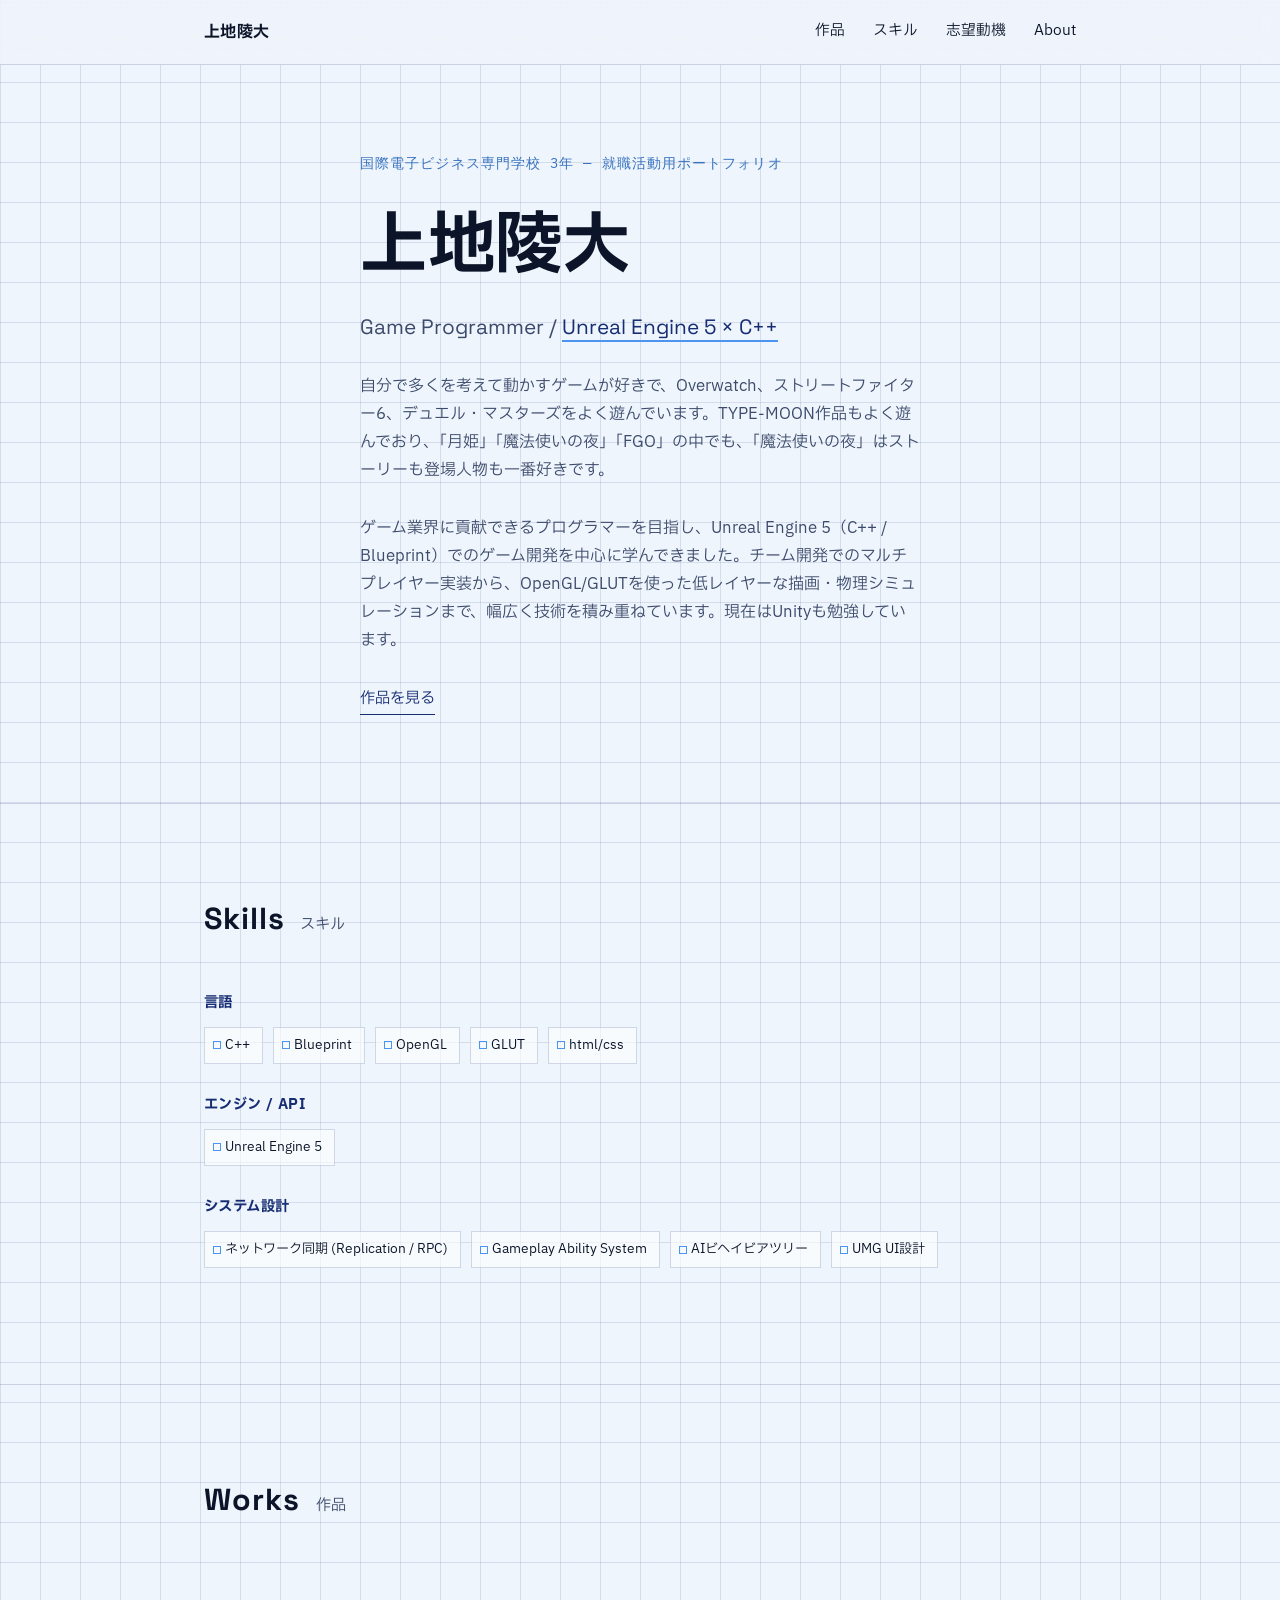
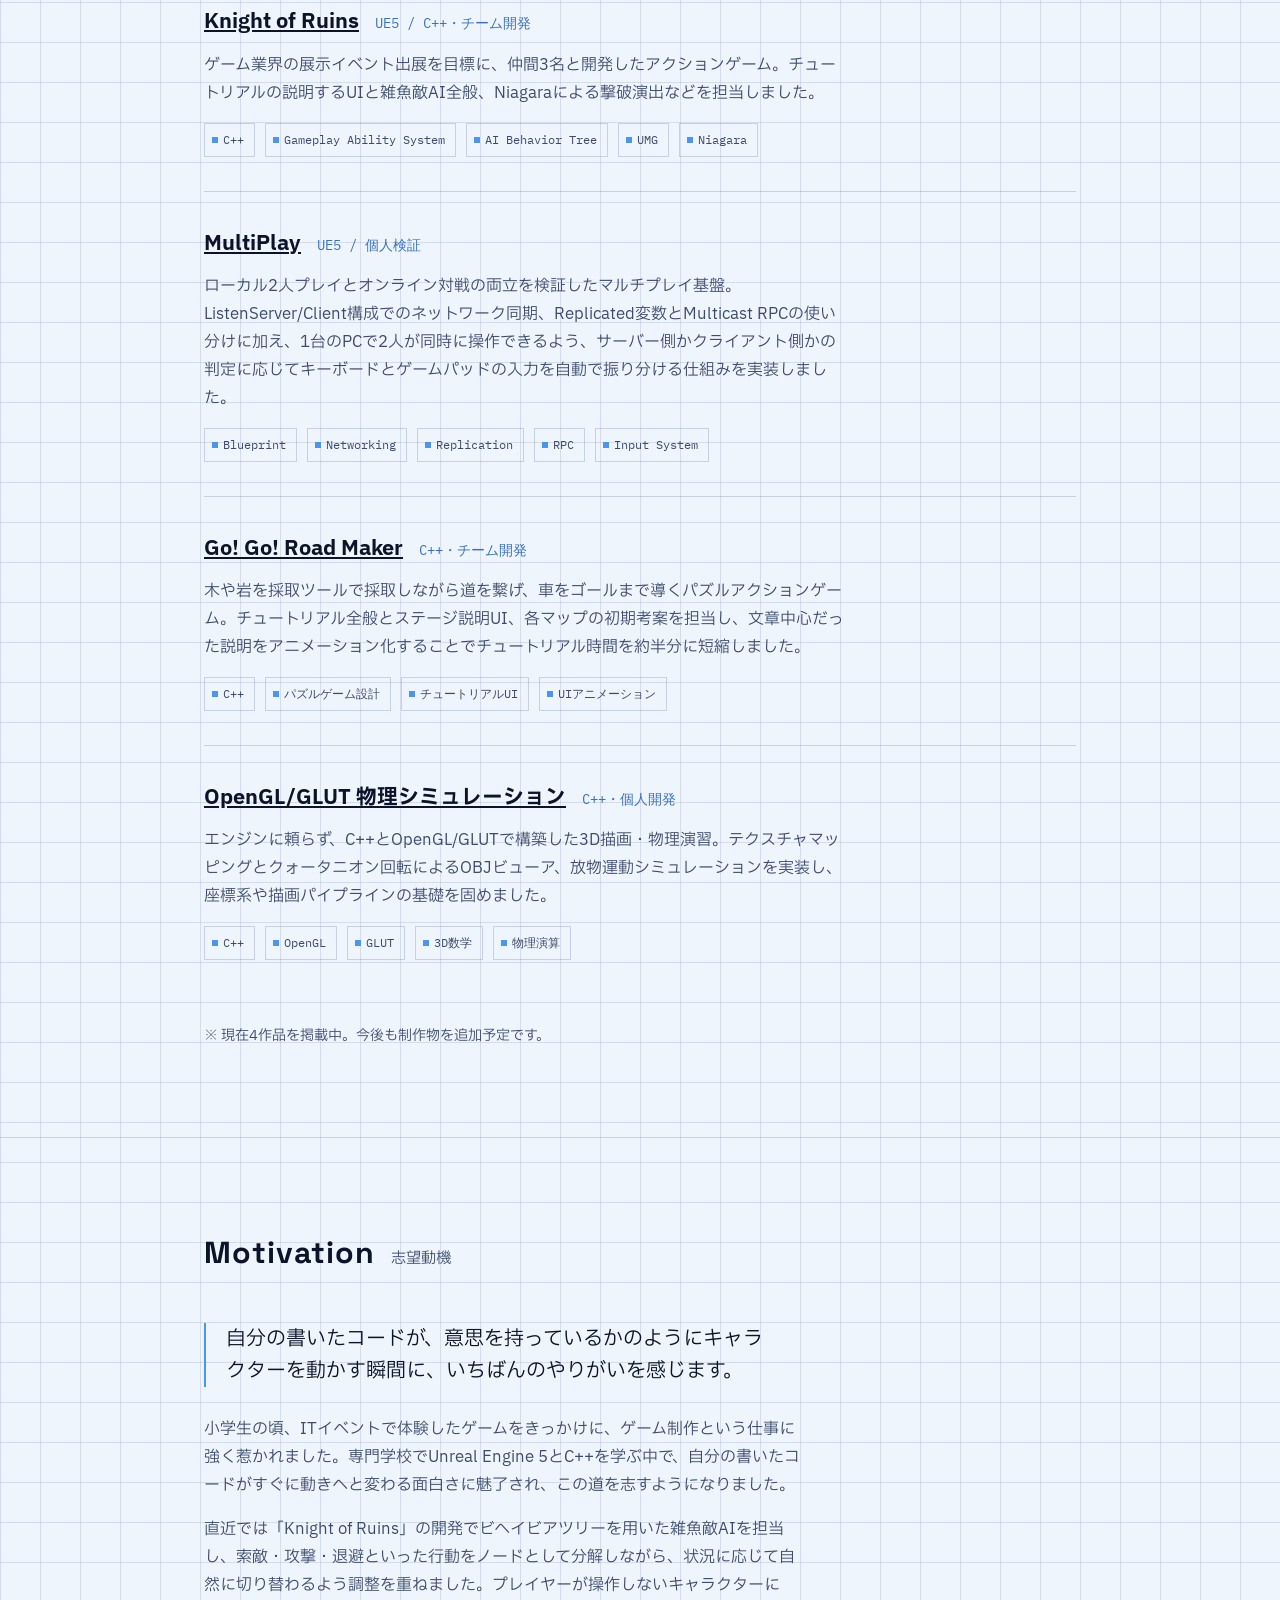
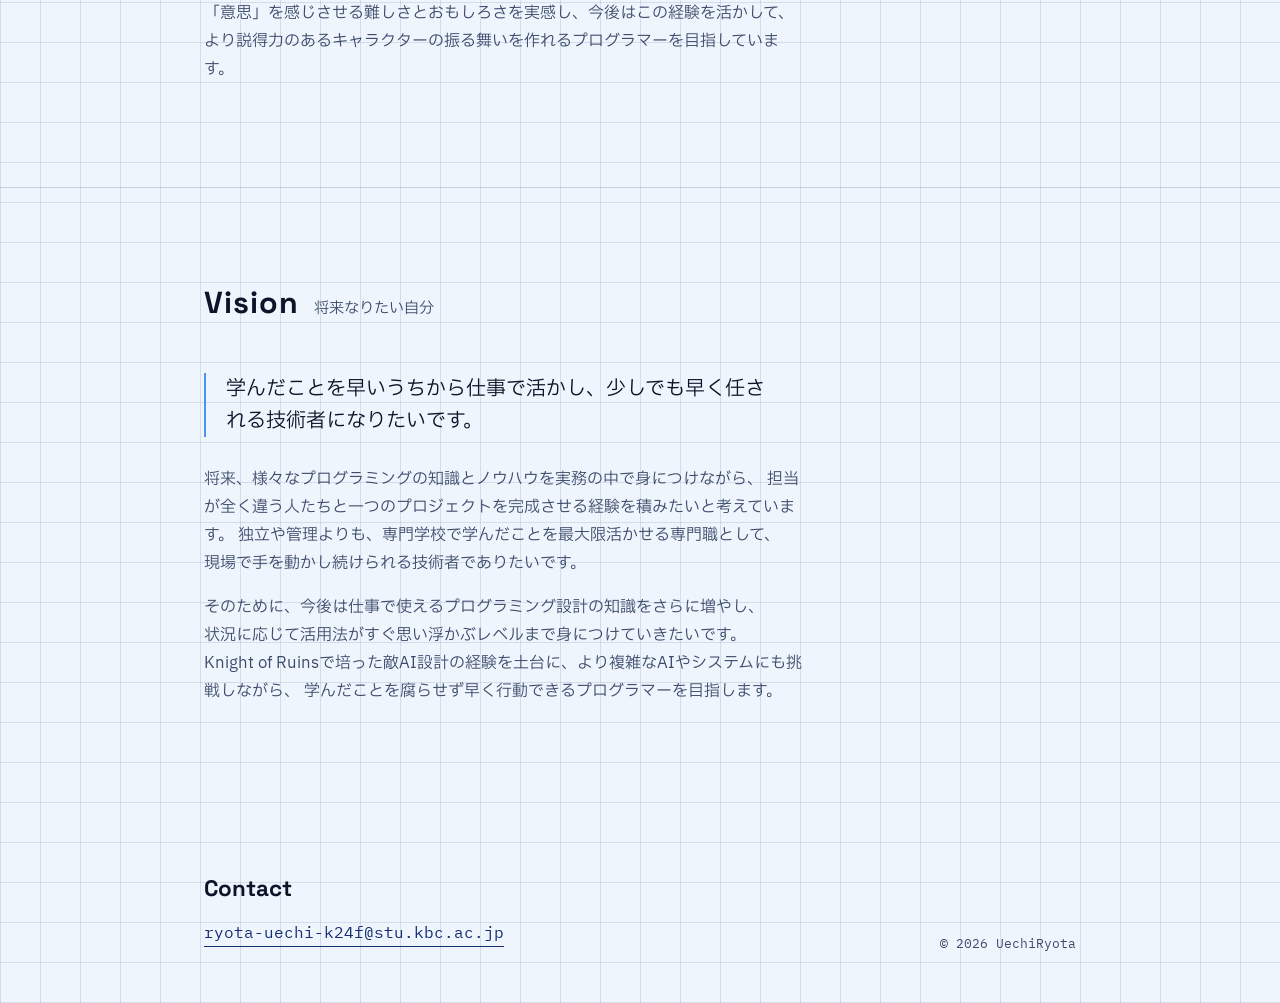
==== index.html @ 11b282d7 "Add files via upload" ====
<!DOCTYPE html>
<html lang="ja">
  <head>
    <meta charset="UTF-8">
    <meta name="viewport" content="width=device-width, initial-scale=1, viewport-fit=cover">
    <title>Hijiki — Game Programmer Portfolio</title>
    <link rel="preconnect" href="https://fonts.googleapis.com">
    <link rel="preconnect" href="https://fonts.gstatic.com" crossorigin>
    <link
      href="https://fonts.googleapis.com/css2?family=Space+Grotesk:wght@500;700&family=IBM+Plex+Sans+JP:wght@400;500;700&family=IBM+Plex+Mono:wght@400;500&display=swap"
      rel="stylesheet">
    <link rel="stylesheet" href="UechiRyota_Portfolio/css/Work_01.css">
  </head>
  <body>
    <header>
      <div class="wrap">
        <span class="mark disp">上地陵大</span>
        <nav>
          <a href="#works">作品</a>
          <a href="#skills">スキル</a>
          <a href="#motivation">志望動機</a>
          <a href="#about">About</a>
        </nav>
      </div>
    </header>
    <main>
      <section class="hero">
        <div class="wrap">
          <p class="eyebrow disp mono">国際電子ビジネス専門学校 3年 — 就職活動用ポートフォリオ</p>
          <h1 class="disp">上地陵大</h1>
          <p class="role disp">Game Programmer / <em>Unreal Engine 5 × C++</em></p>
                  <p class="pitch">自分で多くを考えて動かすゲームが好きで、Overwatch、ストリートファイター6、デュエル・マスターズをよく遊んでいます。TYPE-MOON作品もよく遊んでおり、「月姫」「魔法使いの夜」「FGO」の中でも、「魔法使いの夜」はストーリーも登場人物も一番好きです。</p>
          <p class="pitch">ゲーム業界に貢献できるプログラマーを目指し、Unreal Engine 5（C++ / Blueprint）でのゲーム開発を中心に学んできました。チーム開発でのマルチプレイヤー実装から、OpenGL/GLUTを使った低レイヤーな描画・物理シミュレーションまで、幅広く技術を積み重ねています。現在はUnityも勉強しています。</p>
          <a class="goto" href="#works">作品を見る</a>
        </div>
      </section>
      <section id="skills">
        <div class="wrap">
          <div class="sec-head">
            <h2 class="disp">Skills</h2>
            <span>スキル</span>
          </div>
          <div class="skill-group">
            <h3>言語</h3>
            <ul>
              <li>C++</li>
              <li>Blueprint</li>
              <li>OpenGL</li>
              <li>GLUT</li>
              <li>html/css</li>
            </ul>
          </div>
          <div class="skill-group">
            <h3>エンジン / API</h3>
            <ul>
              <li>Unreal Engine 5</li>
            </ul>
          </div>
          <div class="skill-group">
            <h3>システム設計</h3>
            <ul>
              <li>ネットワーク同期 (Replication / RPC)</li>
              <li>Gameplay Ability System</li>
              <li>AIビヘイビアツリー</li>
              <li>UMG UI設計</li>
            </ul>
          </div>
        </div>
      </section>
      <section id="works">
        <div class="wrap">
          <div class="sec-head">
            <h2 class="disp">Works</h2>
            <span>作品</span>
          </div>
          <article class="work">
            <div class="work-head">
              <h3 class="work-title">
                <a class="goto has-preview" href="UechiRyota_Portfolio/Portfolio/UechiRyota_Knight-of-Ruins_Portfolio/site/work_01.html">
                  Knight of Ruins <img class="preview-img" src="UechiRyota_Portfolio/images/work_01/KnightoFRuins.png" alt="">
                </a>
              </h3>
              <span class="work-role mono">UE5 / C++・チーム開発</span>
            </div>
            <p class="work-desc">
              ゲーム業界の展示イベント出展を目標に、仲間3名と開発したアクションゲーム。チュートリアルの説明するUIと雑魚敵AI全般、Niagaraによる撃破演出などを担当しました。</p>
            <ul class="tags mono">
              <li>C++</li>
              <li>Gameplay Ability System</li>
              <li>AI Behavior Tree</li>
              <li>UMG</li>
              <li>Niagara</li>
            </ul>
          </article>
          <article class="work">
            <div class="work-head">
              <h3 class="work-title">
                <a class="goto has-preview" href="UechiRyota_Portfolio/Portfolio/MultiPlay/site/work_01.html">
                  MultiPlay <img class="preview-img" src="UechiRyota_Portfolio/images/work_01/MultiPlay.png" alt="">
                </a>
              </h3>
              <span class="work-role mono">UE5 / 個人検証</span>
            </div>
          <p class="work-desc"> ローカル2人プレイとオンライン対戦の両立を検証したマルチプレイ基盤。ListenServer/Client構成でのネットワーク同期、Replicated変数とMulticast
            RPCの使い分けに加え、1台のPCで2人が同時に操作できるよう、サーバー側かクライアント側かの判定に応じてキーボードとゲームパッドの入力を自動で振り分ける仕組みを実装しました。</p>
            <ul class="tags mono">
              <li>Blueprint</li>
              <li>Networking</li>
              <li>Replication</li>
              <li>RPC</li>
              <li>Input System</li>
            </ul>
          </article>
          <article class="work">
            <div class="work-head">
              <h3 class="work-title">
                <a class="goto has-preview" href="UechiRyota_Portfolio/Portfolio/Uechi Ryota_GoGoRoadMaker_Portfolio/Uechi Ryota_Portfolio/site/work_01.html">
                  Go! Go! Road Maker <img class="preview-img" src="UechiRyota_Portfolio/images/work_01/InGame_image.png" alt="">
                </a>
              </h3>
              <span class="work-role mono">C++・チーム開発</span>
            </div>
            <p class="work-desc">
              木や岩を採取ツールで採取しながら道を繋げ、車をゴールまで導くパズルアクションゲーム。チュートリアル全般とステージ説明UI、各マップの初期考案を担当し、文章中心だった説明をアニメーション化することでチュートリアル時間を約半分に短縮しました。</p>
            <ul class="tags mono">
              <li>C++</li>
              <li>パズルゲーム設計</li>
              <li>チュートリアルUI</li>
              <li>UIアニメーション</li>
            </ul>
          </article>
          <article class="work">
            <div class="work-head">
              <h3 class="work-title">
                <a class="goto has-preview" href="UechiRyota_Portfolio/Portfolio/OpenGL/site/work_01.html">
                  OpenGL/GLUT 物理シミュレーション <img class="preview-img" src="UechiRyota_Portfolio/images/work_01/op_dice.png" alt="">
                </a>
              </h3>
              <span class="work-role mono">C++・個人開発</span>
            </div>
            <p class="work-desc">
              エンジンに頼らず、C++とOpenGL/GLUTで構築した3D描画・物理演習。テクスチャマッピングとクォータニオン回転によるOBJビューア、放物運動シミュレーションを実装し、座標系や描画パイプラインの基礎を固めました。
            </p>
            <ul class="tags mono">
              <li>C++</li>
              <li>OpenGL</li>
              <li>GLUT</li>
              <li>3D数学</li>
              <li>物理演算</li>
            </ul>
          </article>
          <p class="note">※ 現在4作品を掲載中。今後も制作物を追加予定です。</p>
        </div>
      </section>
      <section id="motivation">
        <div class="wrap motivation">
          <div class="sec-head">
            <h2 class="disp">Motivation</h2>
            <span>志望動機</span>
          </div>
          <p class="lead">自分の書いたコードが、意思を持っているかのようにキャラクターを動かす瞬間に、いちばんのやりがいを感じます。</p>
          <p>
            小学生の頃、ITイベントで体験したゲームをきっかけに、ゲーム制作という仕事に強く惹かれました。専門学校でUnreal
            Engine 5とC++を学ぶ中で、自分の書いたコードがすぐに動きへと変わる面白さに魅了され、この道を志すようになりました。
          </p>
          <p>
            直近では「Knight of Ruins」の開発でビヘイビアツリーを用いた雑魚敵AIを担当し、索敵・攻撃・退避といった行動をノードとして分解しながら、状況に応じて自然に切り替わるよう調整を重ねました。プレイヤーが操作しないキャラクターに「意思」を感じさせる難しさとおもしろさを実感し、今後はこの経験を活かして、より説得力のあるキャラクターの振る舞いを作れるプログラマーを目指しています。
          </p>
        </div>
      </section>
     <section id="vision">
  <div class="wrap motivation">
    <div class="sec-head">
      <h2 class="disp">Vision</h2>
      <span>将来なりたい自分</span>
    </div>
    <p class="lead">学んだことを早いうちから仕事で活かし、少しでも早く任される技術者になりたいです。</p>
    <p>
      将来、様々なプログラミングの知識とノウハウを実務の中で身につけながら、
      担当が全く違う人たちと一つのプロジェクトを完成させる経験を積みたいと考えています。
      独立や管理よりも、専門学校で学んだことを最大限活かせる専門職として、
      <br>現場で手を動かし続けられる技術者でありたいです。
    </p>
    <p>
      そのために、今後は仕事で使えるプログラミング設計の知識をさらに増やし、
      <br>状況に応じて活用法がすぐ思い浮かぶレベルまで身につけていきたいです。
      <br>Knight of Ruinsで培った敵AI設計の経験を土台に、より複雑なAIやシステムにも挑戦しながら、
      学んだことを腐らせず早く行動できるプログラマーを目指します。
    </p>
  </div>
</section>
    </main>
    <footer>
      <div class="wrap">
        <div>
          <h2 class="disp">Contact</h2>
          <a class="contact-link mono" href="mailto:ryota-uechi-k24f@stu.kbc.ac.jp">ryota-uechi-k24f@stu.kbc.ac.jp</a>
        </div>
        <p class="copy mono">© 2026 UechiRyota</p>
      </div>
    </footer>
  </body>
</html>
---- UechiRyota_Portfolio/css/Work_01.css ----
:root{
  color-scheme: light dark;
  --bg:#EFF5FC; --bg-line: rgba(22,45,115,0.12); --panel:#FFFFFF;
  --ink:#0B1428; --ink-soft:#3C4B6B; --accent:#3973BF; --accent-strong:#162D73;
  --accent-bright:#4B94F2; --accent-pale:#3973BF; --divider: rgba(22,45,115,0.18);
  box-sizing:border-box;
  padding-top: env(safe-area-inset-top, 0px);
  padding-bottom: env(safe-area-inset-bottom, 0px);
}
@media (prefers-color-scheme: dark){
  :root:not([data-theme="light"]){
    --bg:#0B1428; --bg-line: rgba(145,197,242,0.10); --panel:#101F45;
    --ink:#EAF2FB; --ink-soft:#A9C3E8; --accent:#91C5F2; --accent-strong:#4B94F2;
    --accent-bright:#4B94F2; --accent-pale:#3973BF; --divider: rgba(145,197,242,0.18);
  }
}
:root[data-theme="dark"]{
  --bg:#0B1428; --bg-line: rgba(145,197,242,0.10); --panel:#101F45;
  --ink:#EAF2FB; --ink-soft:#A9C3E8; --accent:#91C5F2; --accent-strong:#4B94F2;
  --accent-bright:#4B94F2; --accent-pale:#3973BF; --divider: rgba(145,197,242,0.18);
}
*{margin:0;padding:0;box-sizing:inherit;}
html{scroll-behavior:smooth; scroll-padding-top: calc(64px + env(safe-area-inset-top, 0px));}
body{
  background-color: var(--bg);
  background-image:
    repeating-linear-gradient(0deg, var(--bg-line) 0 1px, transparent 1px 40px),
    repeating-linear-gradient(90deg, var(--bg-line) 0 1px, transparent 1px 40px);
  color: var(--ink);
  font-family: 'IBM Plex Sans JP', 'Hiragino Sans', sans-serif;
  line-height:1.75;
  -webkit-font-smoothing: antialiased;
}
a{color:inherit;}
.disp{font-family:'Space Grotesk','IBM Plex Sans JP',sans-serif;}
.mono{font-family:'IBM Plex Mono',monospace;}
.wrap{max-width:920px;margin:0 auto;padding:0 24px;}

header{
  position:fixed; top:0; left:0; right:0; z-index:10;
  padding-top: env(safe-area-inset-top, 0px);
  background: color-mix(in srgb, var(--bg) 82%, transparent);
  backdrop-filter: blur(8px);
  border-bottom:1px solid var(--divider);
}
header .wrap{display:flex; align-items:center; justify-content:space-between; height:64px;}
.mark{font-weight:700; letter-spacing:.02em;}
nav{display:flex; gap:28px; font-size:.92rem;}
nav a{text-decoration:none; border-bottom:1px solid transparent; padding-bottom:2px;}
nav a:hover, nav a:focus-visible{border-color: var(--accent-bright);}

main{padding-top:64px;}

.hero{min-height:78vh; display:flex; align-items:center;}
.hero .eyebrow{color:var(--accent); font-size:.85rem; letter-spacing:.08em;}
.hero h1{font-size:clamp(2.4rem,7vw,4.2rem); font-weight:700; margin:10px 0 6px; letter-spacing:.01em;}
.hero .role{font-size:clamp(1rem,2.4vw,1.3rem); color:var(--ink-soft); margin-bottom:26px;}
.hero .role em{font-style:normal; color:var(--accent-strong); border-bottom:2px solid var(--accent-bright);}
.hero p.pitch{max-width:56ch; color:var(--ink-soft); margin-bottom:30px;}
.hero .goto{display:inline-block; font-size:.95rem; text-decoration:none; color:var(--accent-strong); border-bottom:1px solid var(--accent-strong); padding-bottom:2px;}

section{padding:88px 0;}
section + section{border-top:1px solid var(--divider);}
.sec-head{display:flex; align-items:baseline; gap:16px; margin-bottom:44px;}
.sec-head h2{font-size:1.9rem; letter-spacing:.03em;}
.sec-head span{color:var(--ink-soft); font-size:.95rem;}

.work{padding:34px 0; border-top:1px solid var(--divider);}
.work:first-of-type{border-top:none;}
.work-head{display:flex; flex-wrap:wrap; align-items:baseline; gap:10px 16px; margin-bottom:10px;}
.work-title{font-size:1.3rem; font-weight:700;}
.work-role{color:var(--accent); font-size:.85rem;}
.work-desc{color:var(--ink-soft); max-width:64ch; margin-bottom:16px;}
.tags{list-style:none; display:flex; flex-wrap:wrap; gap:10px;}
.tags li{
  font-size:.78rem; padding:5px 10px 5px 18px; position:relative;
  border:1px solid var(--divider); color:var(--ink-soft);
}
.tags li::before{
  content:""; position:absolute; left:7px; top:50%; transform:translateY(-50%);
  width:6px; height:6px; background:var(--accent-bright);
}
.note{margin-top:30px; color:var(--ink-soft); font-size:.88rem;}

.skill-group{margin-bottom:28px;}
.skill-group h3{font-size:.9rem; color:var(--accent-strong); margin-bottom:12px; letter-spacing:.03em;}
.skill-group ul{list-style:none; display:flex; flex-wrap:wrap; gap:10px;}
.skill-group li{
  font-size:.82rem; padding:6px 12px 6px 20px; position:relative;
  border:1px solid var(--divider); background: color-mix(in srgb, var(--panel) 60%, transparent);
}
.skill-group li::before{
  content:""; position:absolute; left:8px; top:50%; transform:translateY(-50%);
  width:6px; height:6px; border:1.5px solid var(--accent-bright); background:transparent;
}

.about p{max-width:58ch; color:var(--ink-soft); margin-bottom:16px;}
.about strong{color:var(--ink); font-weight:700;}

.motivation .lead{
  max-width:44ch; font-size:1.25rem; line-height:1.6; color:var(--ink);
  border-left:2px solid var(--accent-bright); padding-left:20px; margin-bottom:28px;
}
.motivation p:not(.lead){max-width:60ch; color:var(--ink-soft); margin-bottom:16px;}

footer{padding:60px 0 calc(48px + env(safe-area-inset-bottom, 0px));}
footer .wrap{display:flex; flex-wrap:wrap; justify-content:space-between; gap:16px; align-items:flex-end;}
footer h2{font-size:1.4rem; margin-bottom:10px;}
footer a.contact-link{display:block; color:var(--accent-strong); text-decoration:none; border-bottom:1px solid var(--accent-strong); width:fit-content; margin-bottom:8px;}
footer .copy{color:var(--ink-soft); font-size:.8rem;}

.has-preview{ position:relative; }
.preview-img{
  position:absolute;
  right:calc(100% + 10px); top:50%;
  transform:translateY(-50%) translateX(4px);
  width:220px; height:auto;
  border:1px solid var(--divider);
  box-shadow:0 8px 24px rgba(11,20,40,.25);
  opacity:0; visibility:hidden;
  transition:opacity .15s ease, transform .15s ease;
  pointer-events:none;
  z-index:5;
}
.has-preview:hover .preview-img,
.has-preview:focus-visible .preview-img{
  opacity:1; visibility:visible;
  transform:translateY(-50%) translateX(0);
}

@media (max-width:640px){
  nav{gap:16px; font-size:.82rem;}
  section{padding:64px 0;}
  .work-head{flex-direction:column; gap:4px;}
}
@media (prefers-reduced-motion: reduce){ html{scroll-behavior:auto;} }
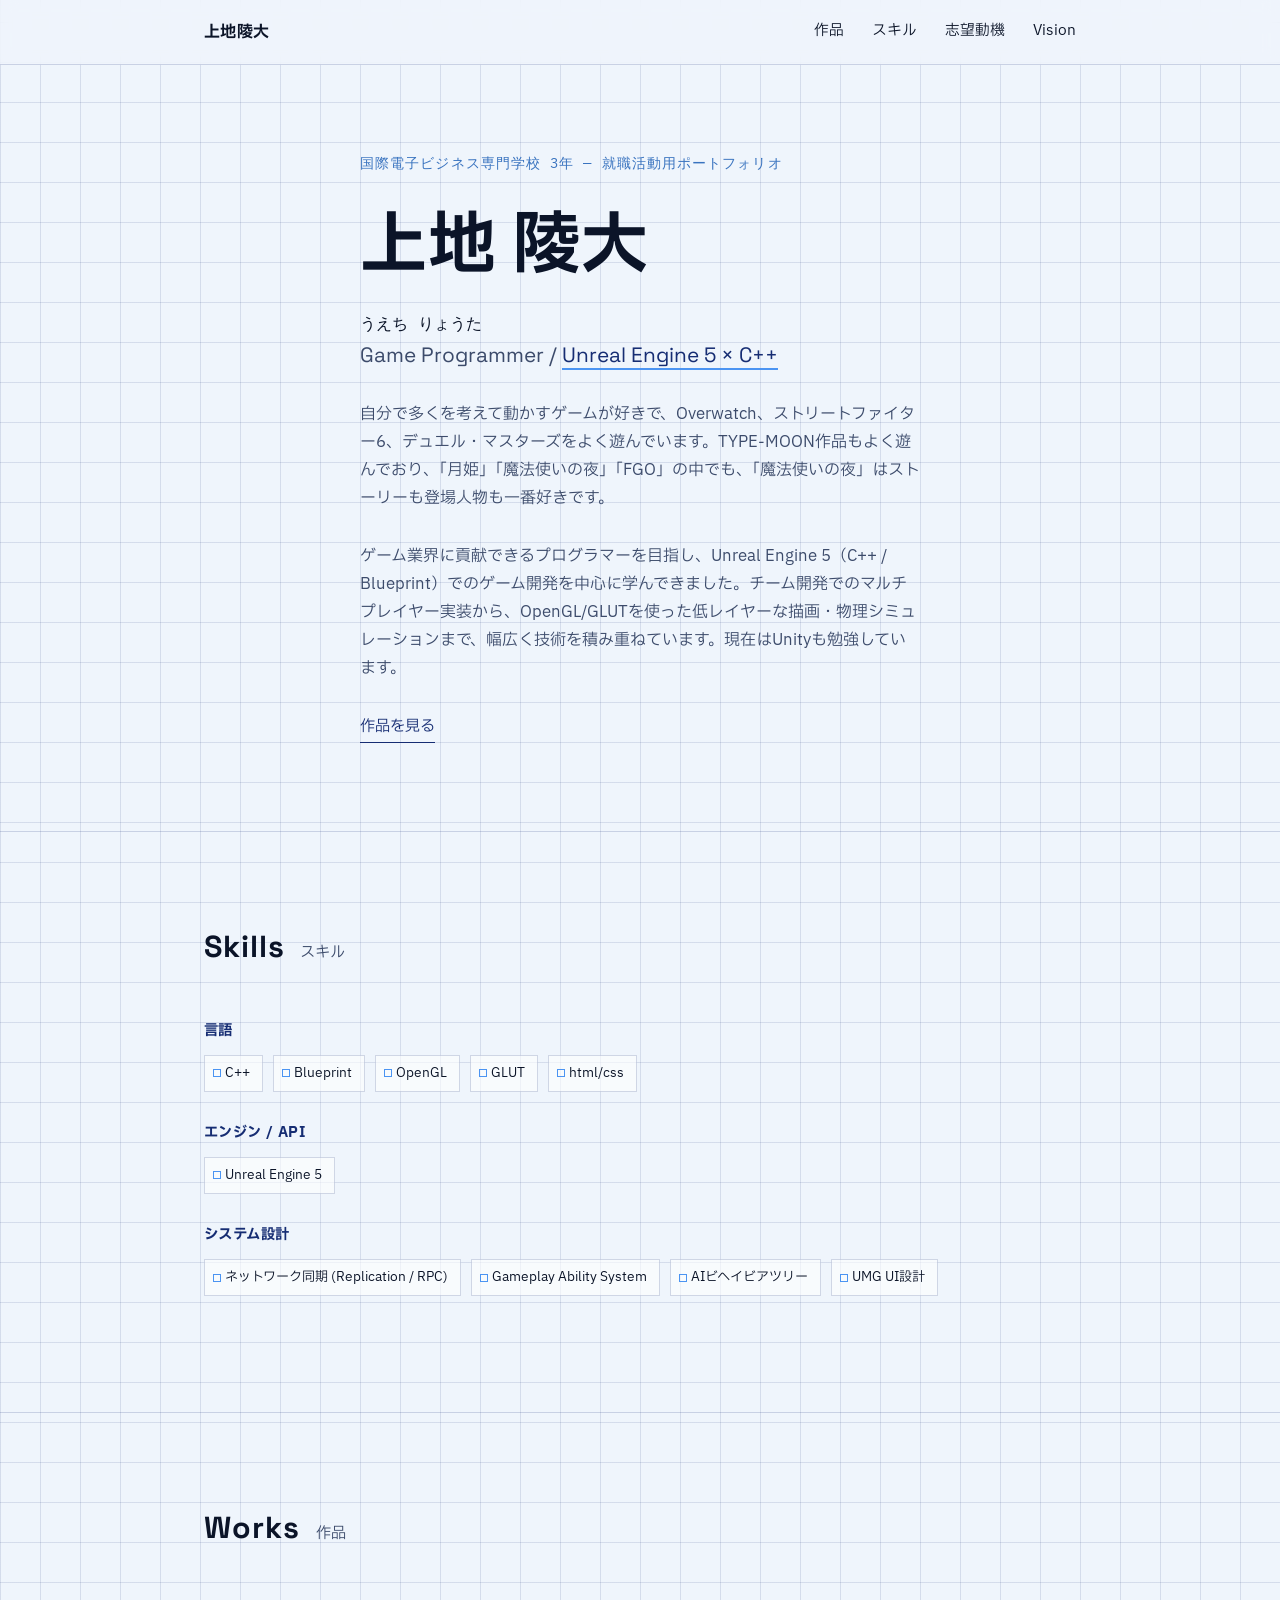
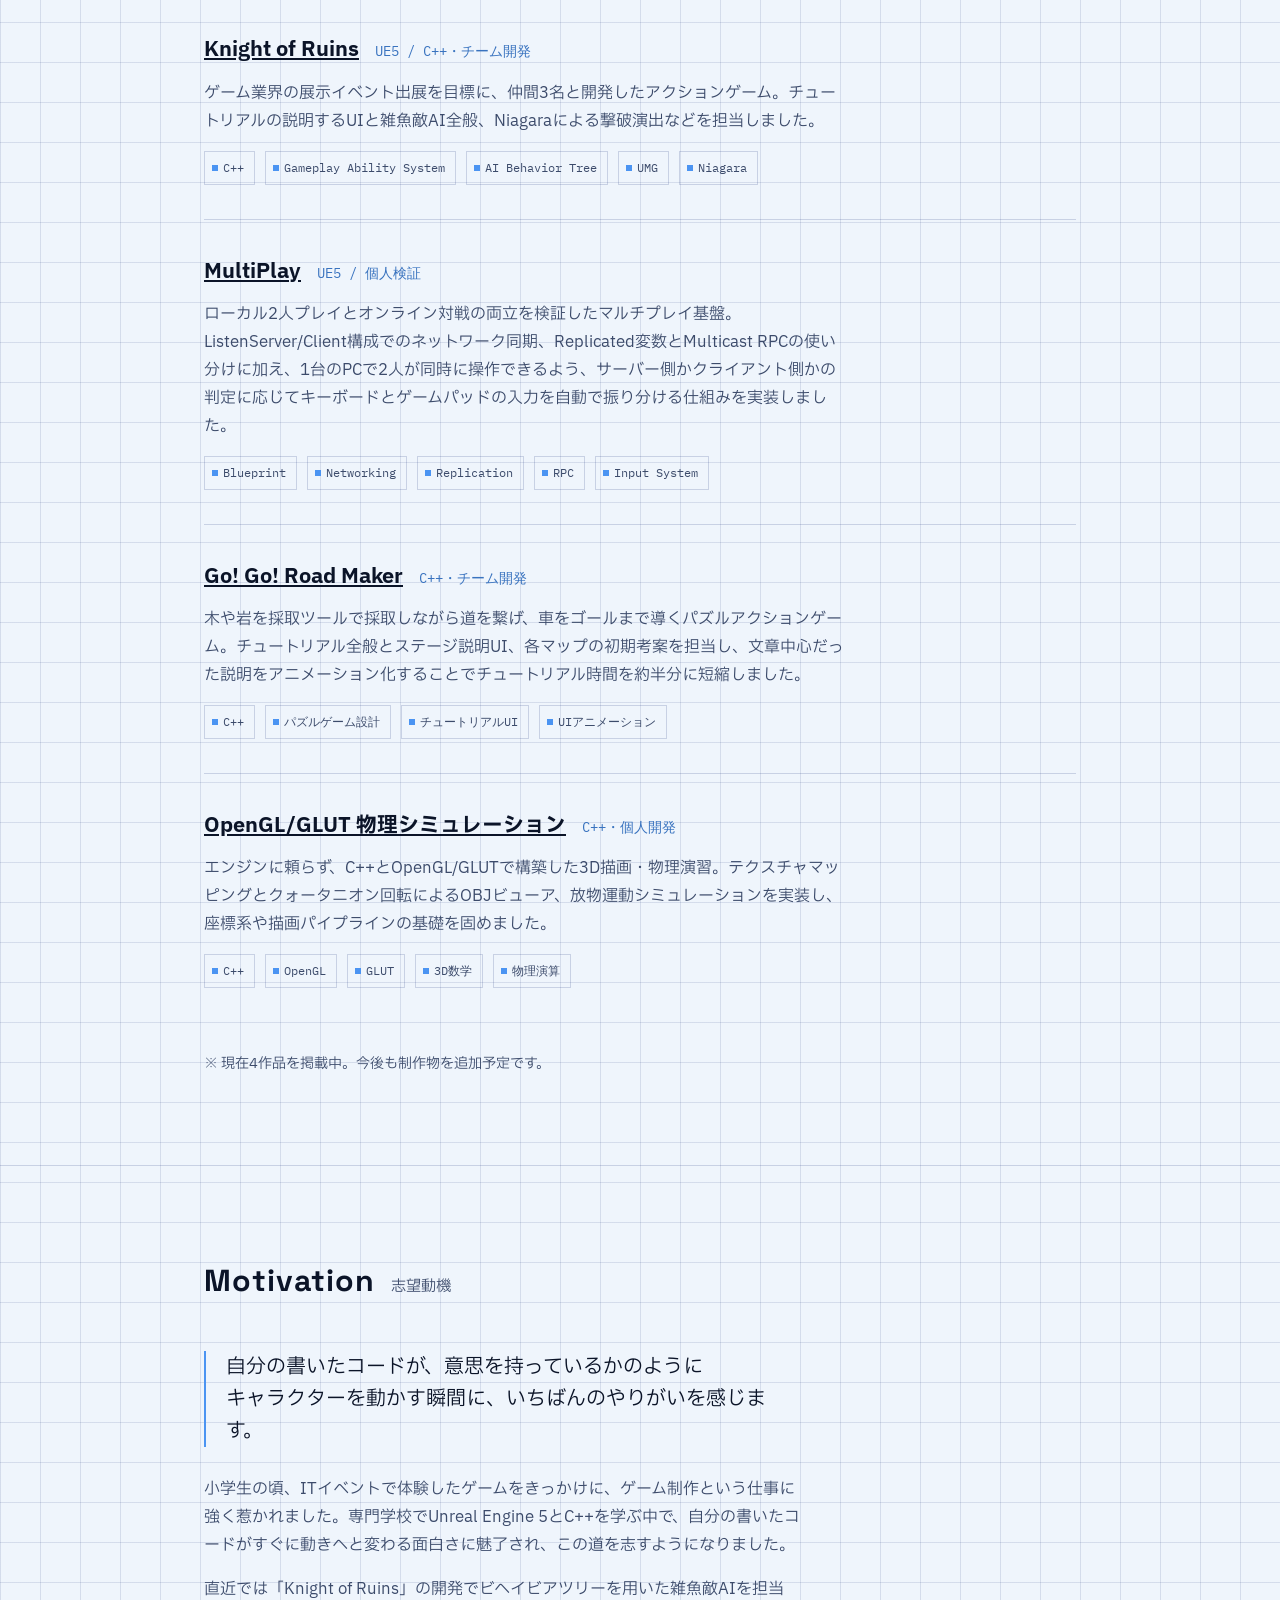
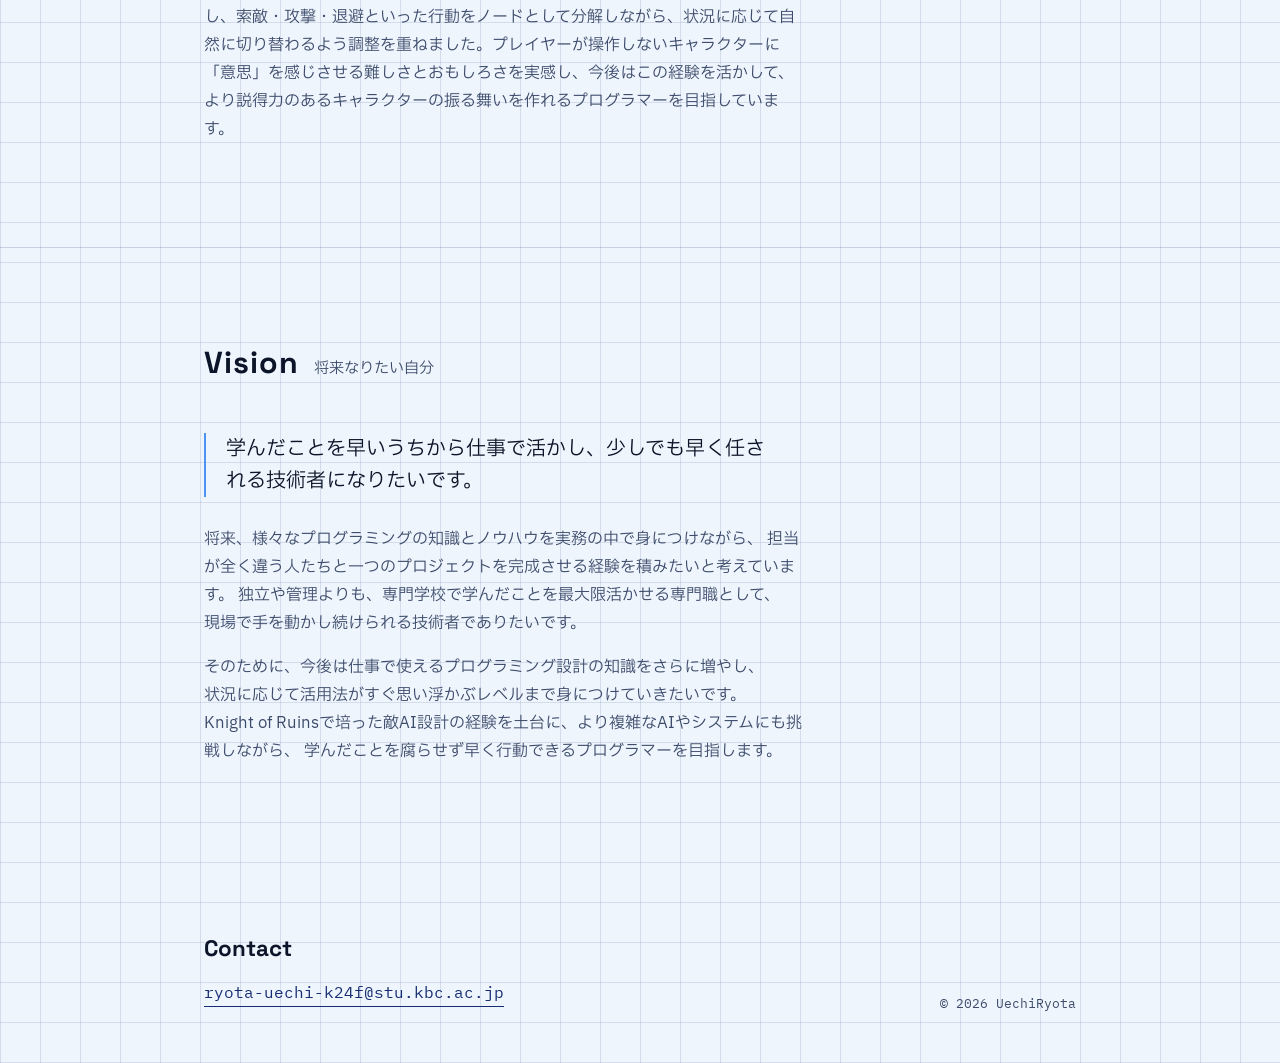
==== commit 7921f964: "Modify navigation and enhance hero section text Updated navigation links and improved text formattin" ====
--- a/index.html
+++ b/index.html
@@ -19,15 +19,16 @@
           <a href="#works">作品</a>
           <a href="#skills">スキル</a>
           <a href="#motivation">志望動機</a>
-          <a href="#about">About</a>
+          <a href="#vision">Vision</a>
         </nav>
       </div>
     </header>
     <main>
-      <section class="hero">
+      <section class="hero" id="about">
         <div class="wrap">
           <p class="eyebrow disp mono">国際電子ビジネス専門学校 3年 — 就職活動用ポートフォリオ</p>
-          <h1 class="disp">上地陵大</h1>
+          <h1 class="disp">上地 陵大</h1>
+          <p class="reading mono">うえち りょうた</p>
           <p class="role disp">Game Programmer / <em>Unreal Engine 5 × C++</em></p>
                   <p class="pitch">自分で多くを考えて動かすゲームが好きで、Overwatch、ストリートファイター6、デュエル・マスターズをよく遊んでいます。TYPE-MOON作品もよく遊んでおり、「月姫」「魔法使いの夜」「FGO」の中でも、「魔法使いの夜」はストーリーも登場人物も一番好きです。</p>
           <p class="pitch">ゲーム業界に貢献できるプログラマーを目指し、Unreal Engine 5（C++ / Blueprint）でのゲーム開発を中心に学んできました。チーム開発でのマルチプレイヤー実装から、OpenGL/GLUTを使った低レイヤーな描画・物理シミュレーションまで、幅広く技術を積み重ねています。現在はUnityも勉強しています。</p>
@@ -158,7 +159,7 @@
             <h2 class="disp">Motivation</h2>
             <span>志望動機</span>
           </div>
-          <p class="lead">自分の書いたコードが、意思を持っているかのようにキャラクターを動かす瞬間に、いちばんのやりがいを感じます。</p>
+          <p class="lead">自分の書いたコードが、意思を持っているかのように<br>キャラクターを動かす瞬間に、いちばんのやりがいを感じます。</p>
           <p>
             小学生の頃、ITイベントで体験したゲームをきっかけに、ゲーム制作という仕事に強く惹かれました。専門学校でUnreal
             Engine 5とC++を学ぶ中で、自分の書いたコードがすぐに動きへと変わる面白さに魅了され、この道を志すようになりました。
